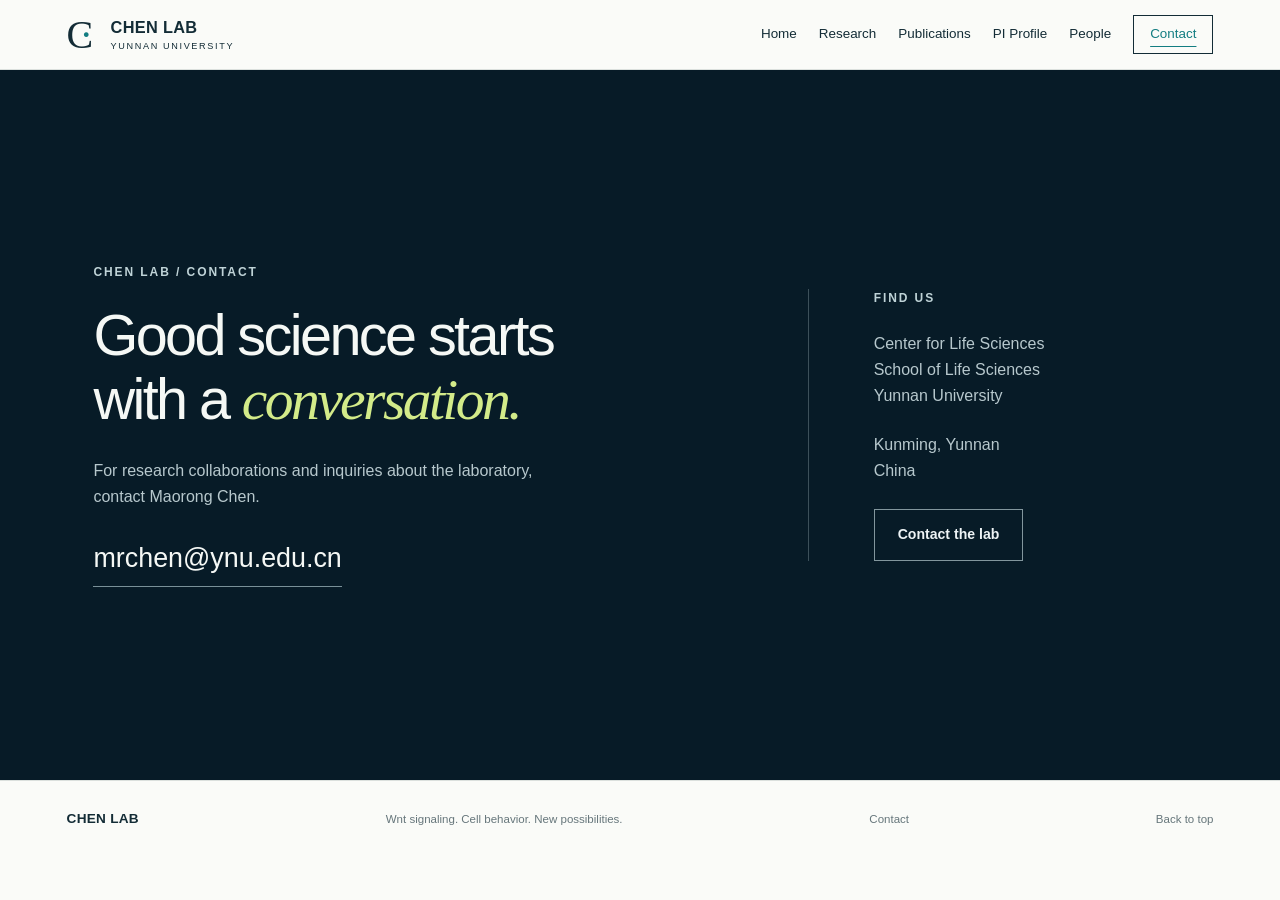
==== contact.html @ 3b71ea8e "Prepare lab website for GitHub Pages at repository root" ====
<!doctype html>
<html lang="en"><head>
  <meta charset="utf-8"><meta name="viewport" content="width=device-width, initial-scale=1">
  <title>Contact — Chen Lab</title>
  <meta name="description" content="Contact Maorong Chen’s laboratory in the School of Life Sciences at Yunnan University, Kunming, China.">
  <meta name="theme-color" content="#071b27">
  <meta property="og:title" content="Contact — Chen Lab">
  <meta property="og:description" content="Contact Maorong Chen’s laboratory in the School of Life Sciences at Yunnan University, Kunming, China.">
  <link rel="icon" type="image/svg+xml" href="data:image/svg+xml,%3Csvg%20xmlns='http://www.w3.org/2000/svg'%20viewBox='0%200%2064%2064'%3E%3Crect%20width='64'%20height='64'%20rx='12'%20fill='%23071b27'/%3E%3Cpath%20d='M44%2018a20%2020%200%201%200%200%2028'%20fill='none'%20stroke='%23d3eb89'%20stroke-width='7'/%3E%3Ccircle%20cx='43'%20cy='32'%20r='5'%20fill='%234cbdc2'/%3E%3C/svg%3E">
  <link rel="stylesheet" href="style.css?v=portrait3"><script src="app.js" defer></script></head>
<body><a class="skip" href="#main">Skip to content</a><header class="site-header">
  <a class="brand" href="index.html" aria-label="Chen Lab home"><span class="brand-symbol" aria-hidden="true">C<span>·</span></span><span>CHEN LAB<small>YUNNAN UNIVERSITY</small></span></a>
  <button class="menu-button" aria-expanded="false" aria-controls="navigation">Menu <span aria-hidden="true">+</span></button>
  <nav id="navigation" aria-label="Main navigation"><a href="index.html">Home</a><a href="index.html#research">Research</a><a href="publications.html">Publications</a><a href="pi.html">PI Profile</a><a href="people.html">People</a><a href="contact.html" class="nav-contact" aria-current="page">Contact</a></nav></header>
<main id="main"><section class="contact contact-page section-pad" id="contact" aria-labelledby="contact-title"><div><p class="eyebrow light">CHEN LAB / CONTACT</p><h1 id="contact-title">Good science starts<br>with a <em>conversation.</em></h1><p>For research collaborations and inquiries about the laboratory, contact Maorong Chen.</p><a class="contact-email" href="mailto:mrchen@ynu.edu.cn">mrchen@ynu.edu.cn</a></div><div class="address"><p class="eyebrow light">FIND US</p><p>Center for Life Sciences<br>School of Life Sciences<br>Yunnan University</p><p>Kunming, Yunnan<br>China</p><a class="button outline" href="mailto:mrchen@ynu.edu.cn">Contact the lab</a></div></section>
</main><footer><a class="footer-brand" href="index.html">CHEN LAB</a><p>Wnt signaling. Cell behavior. New possibilities.</p><a href="contact.html">Contact</a><a href="#main">Back to top</a></footer></body></html>
---- style.css ----
:root{--navy:#071b27;--ink:#132c36;--muted:#56656d;--lime:#d3eb89;--teal:#137d81;--paper:#fafbf8;--line:#dbe0dd;--font:'DM Sans',Arial,sans-serif;--display:'Manrope',Arial,sans-serif}*{box-sizing:border-box}html{scroll-behavior:smooth;scroll-padding-top:110px}body{margin:0;background:var(--paper);color:var(--ink);font-family:var(--font);font-size:16px;line-height:1.65}a{color:inherit;text-decoration:none}button{font:inherit}a,button,summary{-webkit-tap-highlight-color:transparent}a:focus-visible,button:focus-visible,summary:focus-visible{outline:3px solid var(--teal);outline-offset:6px}::selection{background:var(--lime);color:var(--navy)}h1,h2,h3,p{margin:0}h1,h2,h3{font-family:var(--display);font-weight:500}h2{font-size:clamp(2.25rem,3.4vw,3.5rem);line-height:1.18;letter-spacing:-.055em}h3{font-size:1.6rem;line-height:1.3;letter-spacing:-.035em}.skip{position:fixed;left:20px;top:-100px;padding:10px 20px;background:var(--lime);z-index:99}.skip:focus{top:10px}.site-header{height:100px;padding:0 5.2%;display:flex;align-items:center;justify-content:space-between;background:var(--paper);position:sticky;top:0;z-index:20;border-bottom:1px solid var(--line)}.brand{display:flex;gap:13px;align-items:center;font-family:var(--display);font-weight:800;font-size:1.2rem;letter-spacing:.02em;line-height:1.4}.brand small{display:block;font-family:var(--font);font-size:.66rem;letter-spacing:.18em;font-weight:500;margin-top:3px}.brand-symbol{font-family:Georgia,serif;font-weight:400;font-size:3.25rem;line-height:1;position:relative;letter-spacing:-.2em;width:43px}.brand-symbol span{color:var(--teal);position:relative;left:-4px}nav{display:flex;align-items:center;gap:32px;font-size:.9rem}nav a:hover{color:var(--teal)}.nav-contact{border:1px solid var(--ink);padding:10px 20px}.menu-button{display:none}.hero{position:relative;background:#03111f;color:white;min-height:670px;overflow:hidden;padding:73px 5.2% 88px;isolation:isolate}.hero-image{position:absolute;width:76%;height:100%;object-fit:cover;object-position:center;right:0;top:0;z-index:-2}.hero:after{content:'';position:absolute;inset:0;z-index:-1;background:linear-gradient(90deg,#041521 4%,rgba(4,21,33,.97) 27%,rgba(4,21,33,.7) 42%,rgba(4,21,33,.03) 72%)}.eyebrow{font-size:.75rem;letter-spacing:.16em;font-weight:650;line-height:1.6;color:var(--teal)}.eyebrow.light{color:#bfd3d7}.hero .eyebrow{font-size:.7rem;letter-spacing:.19em}.hero h1{font-size:clamp(3.8rem,5.8vw,6.1rem);letter-spacing:-.055em;line-height:1.035;margin:28px 0 27px}.hero h1 em,.contact h2 em{font-family:Georgia,serif;font-weight:400;color:var(--lime)}.hero-description{max-width:440px;color:#c4d3d9;font-size:1.03rem;line-height:1.75}.hero-actions{display:flex;align-items:center;gap:25px;margin-top:33px}.button{display:inline-flex;justify-content:center;align-items:center;font-size:.88rem;font-weight:600;min-height:49px;padding:13px 23px;transition:background .2s,color .2s}.button.lime{background:var(--lime);color:var(--navy)}.button.lime:hover{background:#e3f6b5}.text-link{font-size:.9rem;font-weight:550;border-bottom:1px solid #849394;padding-bottom:5px}.text-link:hover{color:var(--teal);border-color:var(--teal)}.text-link.light{color:#e7eeee;border-color:#6e828d}.hero-bottom{position:absolute;bottom:24px;left:5.2%;right:5.2%;display:flex;justify-content:space-between;gap:20px;font-size:.67rem;letter-spacing:.13em;color:#b6cbd3}.divider{margin:0 15px;color:#6d8796}.hero-bottom .art-caption{font-size:.69rem;letter-spacing:.01em;color:#adbfca}.section-pad{padding:90px 7.3%}.intro{display:grid;grid-template-columns:1fr 3fr;gap:40px;border-bottom:1px solid var(--line);padding-top:69px;padding-bottom:72px}.intro .eyebrow{padding-top:8px}.intro h2{font-size:clamp(1.7rem,2.6vw,2.7rem);letter-spacing:-.045em}.intro p:not(.eyebrow){color:var(--muted);max-width:760px;margin-top:23px;line-height:1.85}.section-heading{display:flex;align-items:end;justify-content:space-between;gap:30px;margin-bottom:42px}.section-heading .eyebrow{margin-bottom:20px}.section-heading>p{color:var(--muted);padding-bottom:5px}.research{background:#f0f3ee}.research-grid{display:grid;grid-template-columns:repeat(3,minmax(0,1fr));border-top:1px solid #c7cfca;border-bottom:1px solid #c7cfca}.research-card{padding:28px 28px 30px 0;display:flex;flex-direction:column;min-width:0}.research-card+.research-card{padding-left:28px;border-left:1px solid #c7cfca}.research-card:last-child{padding-right:0}.index{font-size:.95rem;color:#697c75;font-family:var(--display);margin-bottom:42px}.topic-label{font-size:.7rem;letter-spacing:.12em;color:var(--teal);font-weight:600;margin-bottom:17px}.research-card h3{margin-bottom:18px;font-size:clamp(1.35rem,2vw,1.85rem)}.research-card>p{color:var(--muted);font-size:.98rem;line-height:1.75;margin-bottom:22px}.research-card details{margin-top:auto}.research-card summary{display:flex;justify-content:space-between;gap:10px;cursor:pointer;font-size:.87rem;padding:12px 0;border-top:1px solid #ccd5cf;list-style:none}.research-card summary::-webkit-details-marker{display:none}.research-card summary span{font-size:1.15rem;line-height:1.3}.research-card details[open] summary span{transform:rotate(45deg)}.detail-content{font-size:.91rem;color:var(--muted);padding-bottom:18px}.detail-content a{display:block;color:var(--teal);text-decoration:underline;margin-top:14px}.tags{display:flex;flex-wrap:wrap;gap:7px;margin-top:25px}.tags span{font-size:.7rem;border:1px solid #cbd6cd;padding:3px 8px;color:#476257}.accent-card .topic-label{color:#526d17}.approach{margin-top:34px;display:flex;gap:40px;align-items:baseline}.approach>p:last-child{font-size:.87rem;color:var(--muted);line-height:1.9}.approach span{margin:0 13px;color:#9aa69e}.publications .section-heading{margin-bottom:36px}.publication-controls{display:flex;justify-content:space-between;align-items:center;gap:20px;padding-bottom:17px;border-bottom:1px solid var(--ink)}.filters{display:flex;gap:7px;flex-wrap:wrap}.filter{border:1px solid transparent;background:transparent;color:var(--muted);font-size:.84rem;cursor:pointer;padding:8px 14px}.filter.active{background:var(--navy);color:#fff}.filter:not(.active):hover{background:#e9eeea}.pub-count{font-size:.75rem;color:var(--muted);white-space:nowrap}.publication{display:grid;grid-template-columns:70px minmax(0,1fr) 95px;gap:25px;padding:30px 0;border-bottom:1px solid var(--line);align-items:start}.publication[hidden]{display:none}.pub-year{font-family:var(--display);font-size:1.17rem;line-height:1.4;padding-top:4px;color:#697e83}.journal{color:var(--teal);font-size:.85rem;font-weight:600;margin-bottom:9px}.journal span{color:#778489;font-weight:400;font-size:.75rem;margin-left:12px}.publication h3{font-size:1.2rem;font-weight:550;letter-spacing:-.015em;line-height:1.45;max-width:850px}.publication h3 a:hover{color:var(--teal)}.authors{font-size:.86rem;color:#6a757a;margin-top:10px;line-height:1.7}.authors strong{color:#324b54;font-weight:550}.pub-note{font-size:.72rem;color:#738186;margin-top:6px}.paper-link{font-size:.8rem;text-align:right;text-decoration:underline;text-underline-offset:5px;margin-top:5px}.paper-link:hover{color:var(--teal)}.selected-note{font-size:.8rem;color:var(--muted);margin-top:24px;max-width:770px}.people{background:#e9eee9;display:grid;grid-template-columns:1fr 1.8fr;gap:90px}.pi-monogram{font-family:Georgia,serif;font-size:8.3rem;line-height:1.1;letter-spacing:-.1em;color:#2d565b;margin-top:65px}.pi-monogram span{display:block;font-family:var(--font);letter-spacing:.65em;font-size:1rem;padding-left:10px;margin-top:15px;color:#6c8580}.pi-content h2{margin-top:18px;font-size:3rem}.pi-content h2 span{font-size:1.3rem;font-family:var(--font);letter-spacing:.1em;margin-left:25px;font-weight:400;color:#5a746f}.pi-lead{font-size:1.2rem;color:#2a4c50;margin:22px 0}.pi-content>p:not(.eyebrow):not(.pi-lead){color:var(--muted);margin-top:16px;max-width:630px}.profile-links{display:flex;gap:28px;margin-top:28px}.contact{background:var(--navy);color:#f5f8f5;display:grid;grid-template-columns:1.7fr 1fr;gap:70px}.contact h2{margin:20px 0 25px;font-size:clamp(2.4rem,3.5vw,3.7rem);letter-spacing:-.035em}.contact>div>p:not(.eyebrow){max-width:490px;color:#b7c8cd}.contact-email{display:inline-block;font-size:clamp(1.2rem,2.1vw,2rem);margin-top:26px;border-bottom:1px solid #799098;padding-bottom:5px;overflow-wrap:anywhere}.contact-email:hover{color:var(--lime)}.address{border-left:1px solid #3c505a;padding-left:65px}.address p:not(.eyebrow){margin-top:22px}.outline{border:1px solid #82969d;color:#edf3f5;margin-top:25px}.outline:hover{background:#183441}footer{padding:27px 5.2%;display:flex;gap:30px;justify-content:space-between;align-items:center;font-size:.72rem;color:#66767b;border-top:1px solid var(--line)}.footer-brand{font-family:var(--display);font-size:.85rem;font-weight:750;color:var(--ink);letter-spacing:.02em}footer a:hover{text-decoration:underline}@media(min-width:1700px){.site-header,.hero,.section-pad,footer{padding-left:max(7%,calc((100vw - 1460px)/2));padding-right:max(7%,calc((100vw - 1460px)/2))}.hero-bottom{left:max(7%,calc((100vw - 1460px)/2));right:max(7%,calc((100vw - 1460px)/2))}}@media(max-width:1000px){nav{gap:19px}.site-header{padding:0 4%;height:88px}.hero{padding-left:6%;min-height:650px}.hero-image{width:85%;opacity:.85}.hero h1{font-size:4.6rem}.section-pad{padding:70px 6%}.intro{grid-template-columns:1fr;gap:23px}.research-card{padding-right:20px}.research-card+.research-card{padding-left:20px}.research-card h3{font-size:1.45rem}.approach{display:block}.approach>p:last-child{margin-top:10px}.people{gap:40px;grid-template-columns:1fr 2fr}.pi-monogram{font-size:6.5rem}.address{padding-left:35px}.contact{gap:35px}footer{flex-wrap:wrap;gap:14px 30px}}@media(max-width:720px){html{scroll-padding-top:90px}.site-header{height:80px;padding:0 6%}.brand{font-size:1.03rem}.brand small{font-size:.6rem}.brand-symbol{font-size:2.8rem;width:37px}.menu-button{display:flex;gap:15px;background:none;border:0;padding:10px 0 10px 15px;color:var(--ink);align-items:center;font-size:.9rem}.menu-button span{font-size:1.5rem}nav{display:none;position:absolute;top:80px;left:0;right:0;background:var(--paper);padding:20px 6% 26px;box-shadow:0 12px 15px #071b2715;align-items:stretch}nav.open{display:flex;flex-direction:column;gap:15px}nav a{padding:8px 0}.nav-contact{padding:10px 15px!important;text-align:center}.hero{min-height:715px;padding:51px 6% 99px}.hero-image{width:100%;object-position:63% center;opacity:.58}.hero:after{background:linear-gradient(90deg,rgba(4,21,33,.94),rgba(4,21,33,.56) 65%,rgba(4,21,33,.17))}.hero .eyebrow{font-size:.65rem;letter-spacing:.14em;max-width:290px}.hero h1{font-size:clamp(3.5rem,12vw,5rem);margin-top:31px}.hero-description{font-size:1rem;max-width:355px}.hero-actions{gap:22px;align-items:start;flex-direction:column;margin-top:27px}.hero-bottom{left:6%;right:6%;flex-direction:column;gap:7px;font-size:.58rem}.divider{margin:0 7px}.hero-bottom .art-caption{font-size:.63rem}.section-pad{padding:54px 6%}.intro h2{font-size:1.8rem;line-height:1.35}.desktop-break{display:none}.section-heading{align-items:start;flex-direction:column;gap:24px;margin-bottom:30px}.section-heading h2{font-size:2.5rem}.section-heading .eyebrow{margin-bottom:15px}.section-heading>p{font-size:.94rem}.research-grid{grid-template-columns:1fr}.research-card,.research-card+.research-card{border-left:0;padding:26px 0 30px}.research-card+.research-card{border-top:1px solid #c7cfca}.index{margin-bottom:22px}.research-card h3{font-size:1.8rem}.research-card>p{max-width:540px}.research-card h3 br{display:none}.tags{margin-top:14px}.approach span{margin:0 6px}.publication-controls{align-items:start;flex-direction:column;gap:12px}.filters{gap:3px}.filter{font-size:.76rem;padding:8px 9px}.publication{grid-template-columns:44px minmax(0,1fr);gap:15px;padding:26px 0}.pub-year{font-size:.95rem}.publication h3{font-size:1.1rem}.paper-link{grid-column:2;text-align:left;margin-top:0;justify-self:start}.journal span{display:block;margin-left:0;margin-top:2px}.authors{font-size:.8rem}.people{grid-template-columns:1fr;gap:30px}.pi-monogram{display:none}.pi-content h2{font-size:2.4rem}.pi-content h2 span{font-size:1rem;margin-left:14px}.pi-content>.eyebrow{font-size:.67rem}.contact{grid-template-columns:1fr;gap:40px}.contact h2{font-size:2.5rem}.contact-email{font-size:1.6rem}.address{border-left:0;border-top:1px solid #3c505a;padding-left:0;padding-top:30px}footer{display:grid;grid-template-columns:1fr;gap:12px;padding:27px 6%}footer p{order:2}}@media(prefers-reduced-motion:reduce){html{scroll-behavior:auto}*{transition:none!important}}

/* People page */
nav a[aria-current="page"]{color:var(--teal);text-decoration:underline;text-underline-offset:8px}.people-hero{background:var(--navy);color:var(--paper);padding-top:62px;padding-bottom:48px}.people-hero h1{font-size:clamp(3.2rem,6vw,6rem);line-height:1.08;letter-spacing:-.055em;margin:28px 0 32px}.people-hero h1 em{color:var(--lime);font-family:Georgia,serif;font-weight:400}.people-hero-bottom{display:flex;justify-content:space-between;align-items:end;border-top:1px solid #354952;padding-top:25px;gap:25px}.people-hero-bottom p{color:#bfd0d5;line-height:1.7}.member-section .section-heading h2{font-size:2.5rem}.member-affiliation{color:var(--muted);font-size:.85rem}.member-profile{display:grid;grid-template-columns:minmax(220px,.8fr) minmax(0,1.8fr);gap:65px;padding-top:12px}.member-identity{background:#183d43;color:var(--lime);min-height:370px;padding:46px 32px;display:flex;flex-direction:column;justify-content:center;align-items:center}.member-initials{font-family:Georgia,serif;font-size:7.7rem;line-height:1.1;letter-spacing:-.09em;padding-right:.09em}.member-identity>p{font-size:1.12rem;letter-spacing:.4em;padding-left:.4em;margin-top:20px;color:#c7dbd0}.identity-caption{font-size:.7rem;line-height:1.9;letter-spacing:.13em;text-align:center;margin-top:45px;color:#a9c3bc}.member-biography{padding:10px 0}.member-biography h2{font-size:2.5rem;margin:16px 0 22px}.member-biography h2 span{font-family:var(--font);font-size:1.05rem;letter-spacing:.15em;color:var(--muted);white-space:nowrap;margin-left:14px}.member-intro{font-size:1.18rem;line-height:1.65;color:#244b51;margin-bottom:20px}.member-biography>p:not(.eyebrow):not(.member-intro){color:var(--muted);margin-top:15px}.member-topics{display:flex;flex-wrap:wrap;gap:8px;margin-top:26px}.member-topics span{font-size:.78rem;background:#eaf0e8;color:#3c5b50;padding:5px 11px}.member-links{display:flex;flex-wrap:wrap;gap:12px 24px;margin-top:26px;font-size:.9rem}.member-links a{text-decoration:underline;text-underline-offset:5px;overflow-wrap:anywhere}.member-links a:hover{color:var(--teal)}.team-directory{background:#edf1ec;display:grid;grid-template-columns:1fr 3fr;gap:45px;padding-top:52px;padding-bottom:52px;border-top:1px solid var(--line);border-bottom:1px solid var(--line)}.team-directory h2{font-size:2.2rem}.team-directory p:not(.eyebrow){color:var(--muted);margin-top:18px}.people-contact{display:flex;align-items:center;justify-content:space-between;gap:35px}.people-contact h2{font-size:2.5rem;margin-top:16px}.people-contact p:not(.eyebrow){margin-top:18px;color:var(--muted)}.people-contact .button{flex-shrink:0}@media(max-width:1000px){.member-profile{gap:35px}.member-biography h2 span{display:block;margin:12px 0 0}.member-identity{min-height:320px;padding:35px 20px}.member-initials{font-size:6.5rem}}@media(max-width:720px){.people-hero{padding-top:45px}.people-hero h1{font-size:3.6rem}.people-hero-bottom{align-items:start;flex-direction:column}.member-profile{grid-template-columns:1fr;gap:30px}.member-identity{min-height:270px;max-width:420px;width:100%;align-items:start;padding:32px}.member-initials{font-size:5rem}.member-identity>p{font-size:.95rem}.identity-caption{text-align:left;margin-top:25px}.member-biography h2{font-size:2.2rem}.member-biography h2 span{display:inline;margin-left:10px;font-size:.9rem}.team-directory{grid-template-columns:1fr;gap:20px}.people-contact{align-items:start;flex-direction:column}.people-contact h2{font-size:2.2rem}.member-section .section-heading h2{font-size:2.2rem}}

main[hidden]{display:none!important}
/* Shared multipage layout */
nav{gap:22px}.page-title{font-size:clamp(2.7rem,4.5vw,4.6rem);line-height:1.12;letter-spacing:-.055em}
.contact h1{font-size:clamp(2.7rem,4.5vw,4.6rem);line-height:1.12;letter-spacing:-.045em;margin:20px 0 25px}
.contact h1 em{font-family:Georgia,serif;font-weight:400;color:var(--lime)}
.contact-page{min-height:calc(100vh - 190px);align-items:center}
.page-intro{max-width:650px;color:var(--muted);margin-top:23px}.page-links{display:grid;grid-template-columns:repeat(3,1fr);gap:24px;margin-top:35px}
.page-link-card{padding:28px;border:1px solid var(--line);display:flex;flex-direction:column;gap:18px;background:white}
.page-link-card:hover{border-color:var(--teal)}.page-link-card h3{font-size:1.65rem}.page-link-card p{color:var(--muted);font-size:.95rem}.page-link-card .text-link{align-self:start;margin-top:auto}
.member-links .button{text-decoration:none}.member-profile.compact{padding-top:0}.compact .member-identity{min-height:280px}.profile-links{flex-wrap:wrap}
@media(min-width:721px) and (max-width:1050px){.site-header{height:auto;min-height:100px;flex-wrap:wrap;gap:14px;padding-top:16px;padding-bottom:16px}nav{gap:18px;flex-wrap:wrap}.brand{font-size:1rem}}
@media(max-width:720px){.page-links{grid-template-columns:1fr}.contact-page{min-height:0}.page-title{font-size:2.5rem}.contact h1{font-size:2.5rem}}

/* Compact header and introductory banners */
html{scroll-padding-top:84px}
.site-header{height:70px;min-height:0;padding-top:0;padding-bottom:0}
.brand{font-size:1.02rem;gap:10px}.brand small{font-size:.57rem;margin-top:1px}.brand-symbol{font-size:2.5rem;width:34px}
nav{font-size:.84rem;gap:22px}.nav-contact{padding:7px 16px}
.hero{min-height:410px;padding:32px 5.2% 60px}
.hero-image{width:65%;object-position:center}
.hero h1{font-size:clamp(2.6rem,4.1vw,3.5rem);line-height:1.08;max-width:690px;margin:18px 0 16px}
.hero-description{max-width:530px;font-size:.95rem;line-height:1.65}
.hero-actions{margin-top:20px;gap:24px}.hero .button{min-height:42px;padding:10px 18px;font-size:.83rem}
.hero-bottom{bottom:18px}.hero .text-link{font-size:.84rem}
.intro{padding-top:46px;padding-bottom:48px}
.people-hero{padding-top:36px;padding-bottom:30px}
.people-hero h1{font-size:clamp(2.7rem,4vw,3.8rem);margin:18px 0 22px}
.people-hero-bottom{padding-top:18px}
@media(min-width:721px) and (max-width:1050px){
 .site-header{height:auto;min-height:70px;padding-top:10px;padding-bottom:10px;gap:9px}
 nav{gap:16px}.hero{padding-left:6%;min-height:390px}.hero h1{font-size:3rem;max-width:610px}
}
@media(max-width:720px){
 html{scroll-padding-top:78px}.site-header{height:64px;min-height:0;padding:0 6%;flex-wrap:nowrap}
 .brand{font-size:.94rem}.brand small{font-size:.54rem}.brand-symbol{font-size:2.3rem;width:31px}
 nav{top:64px}.hero{min-height:0;padding:28px 6% 70px}
 .hero-image{width:100%;opacity:.4}.hero h1{font-size:clamp(2.1rem,7.8vw,2.8rem);margin:16px 0 14px}
 .hero-description{font-size:.91rem;max-width:420px;line-height:1.6}
 .hero-actions{flex-direction:row;flex-wrap:wrap;align-items:center;gap:13px 20px;margin-top:18px}
 .hero-bottom{bottom:15px}.hero-bottom .art-caption{font-size:.59rem}
 .intro{padding-top:35px;padding-bottom:36px}
 .people-hero{padding-top:30px;padding-bottom:25px}.people-hero h1{font-size:2.6rem;margin:17px 0 20px}
}

/* PI photograph */
.pi-portrait-card{margin:0;max-width:360px;width:100%;align-self:start;background:#e9eee9}
.pi-portrait{display:block;width:100%;height:auto}
.pi-portrait-card figcaption{padding:17px 20px;font-size:1rem;color:var(--ink)}
.pi-portrait-card figcaption span{margin-left:10px;font-size:.9rem}
.pi-portrait-card figcaption small{display:block;margin-top:5px;font-size:.65rem;letter-spacing:.14em;color:var(--muted)}

/* People page photograph */
.lab-photo-section{padding-top:38px;padding-bottom:38px}
.lab-photo{width:100%;max-width:580px;margin:0 auto}
.lab-photo img{display:block;width:100%;height:auto}
.lab-photo figcaption{padding-top:12px;font-size:.82rem;color:var(--muted);text-align:center}
@media(max-width:720px){.lab-photo-section{padding-top:28px;padding-bottom:28px}}
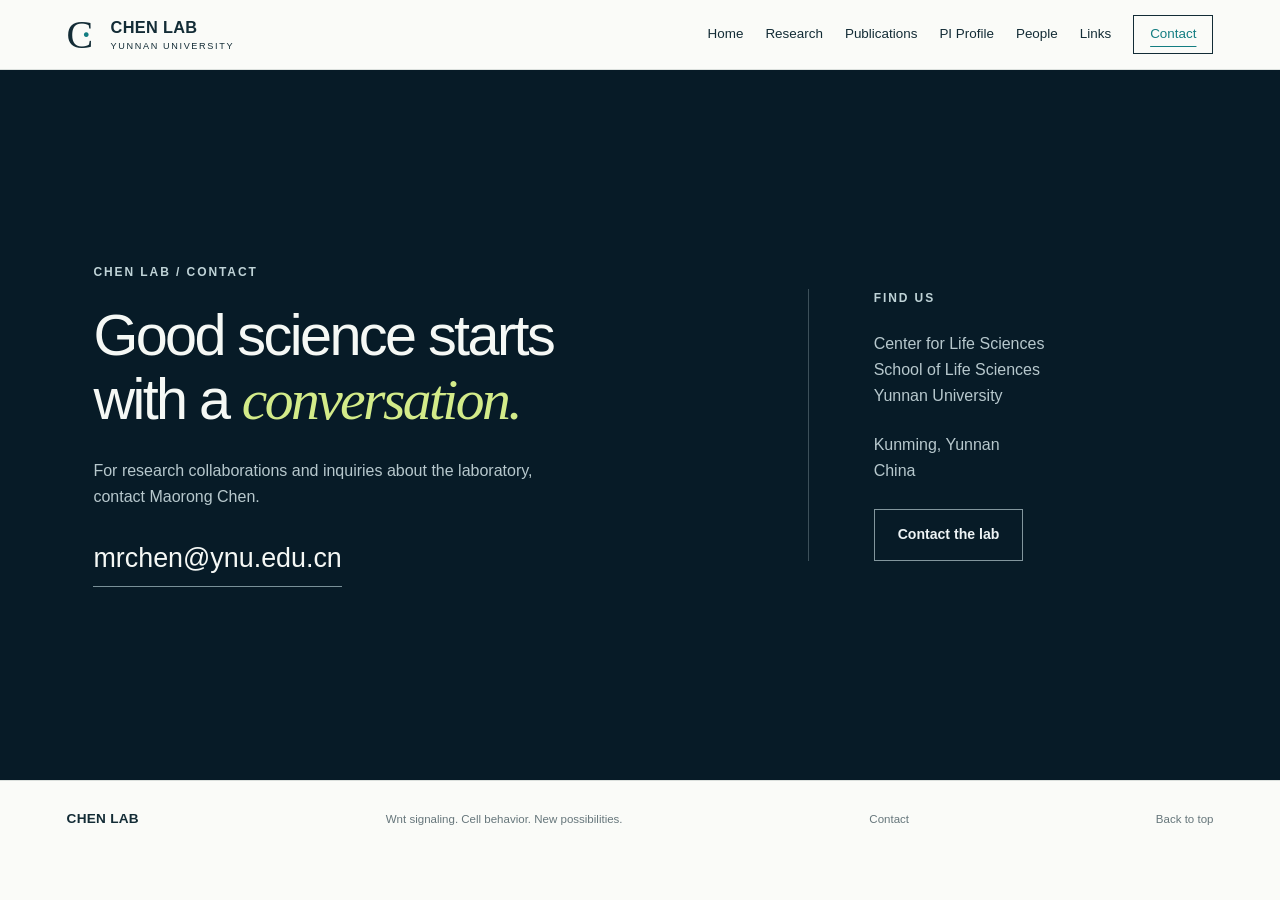
==== commit 71b46b68: "Add Links page with lab resources in four categories" ====
--- a/contact.html
+++ b/contact.html
@@ -7,10 +7,10 @@
   <meta property="og:title" content="Contact — Chen Lab">
   <meta property="og:description" content="Contact Maorong Chen’s laboratory in the School of Life Sciences at Yunnan University, Kunming, China.">
   <link rel="icon" type="image/svg+xml" href="data:image/svg+xml,%3Csvg%20xmlns='http://www.w3.org/2000/svg'%20viewBox='0%200%2064%2064'%3E%3Crect%20width='64'%20height='64'%20rx='12'%20fill='%23071b27'/%3E%3Cpath%20d='M44%2018a20%2020%200%201%200%200%2028'%20fill='none'%20stroke='%23d3eb89'%20stroke-width='7'/%3E%3Ccircle%20cx='43'%20cy='32'%20r='5'%20fill='%234cbdc2'/%3E%3C/svg%3E">
-  <link rel="stylesheet" href="style.css?v=portrait3"><script src="app.js" defer></script></head>
+  <link rel="stylesheet" href="style.css?v=links1"><script src="app.js" defer></script></head>
 <body><a class="skip" href="#main">Skip to content</a><header class="site-header">
   <a class="brand" href="index.html" aria-label="Chen Lab home"><span class="brand-symbol" aria-hidden="true">C<span>·</span></span><span>CHEN LAB<small>YUNNAN UNIVERSITY</small></span></a>
   <button class="menu-button" aria-expanded="false" aria-controls="navigation">Menu <span aria-hidden="true">+</span></button>
-  <nav id="navigation" aria-label="Main navigation"><a href="index.html">Home</a><a href="index.html#research">Research</a><a href="publications.html">Publications</a><a href="pi.html">PI Profile</a><a href="people.html">People</a><a href="contact.html" class="nav-contact" aria-current="page">Contact</a></nav></header>
+  <nav id="navigation" aria-label="Main navigation"><a href="index.html">Home</a><a href="index.html#research">Research</a><a href="publications.html">Publications</a><a href="pi.html">PI Profile</a><a href="people.html">People</a><a href="links.html">Links</a><a href="contact.html" class="nav-contact" aria-current="page">Contact</a></nav></header>
 <main id="main"><section class="contact contact-page section-pad" id="contact" aria-labelledby="contact-title"><div><p class="eyebrow light">CHEN LAB / CONTACT</p><h1 id="contact-title">Good science starts<br>with a <em>conversation.</em></h1><p>For research collaborations and inquiries about the laboratory, contact Maorong Chen.</p><a class="contact-email" href="mailto:mrchen@ynu.edu.cn">mrchen@ynu.edu.cn</a></div><div class="address"><p class="eyebrow light">FIND US</p><p>Center for Life Sciences<br>School of Life Sciences<br>Yunnan University</p><p>Kunming, Yunnan<br>China</p><a class="button outline" href="mailto:mrchen@ynu.edu.cn">Contact the lab</a></div></section>
-</main><footer><a class="footer-brand" href="index.html">CHEN LAB</a><p>Wnt signaling. Cell behavior. New possibilities.</p><a href="contact.html">Contact</a><a href="#main">Back to top</a></footer></body></html>+</main><footer><a class="footer-brand" href="index.html">CHEN LAB</a><p>Wnt signaling. Cell behavior. New possibilities.</p><a href="contact.html">Contact</a><a href="#main">Back to top</a></footer></body></html>
--- a/style.css
+++ b/style.css
@@ -60,3 +60,17 @@
 .lab-photo img{display:block;width:100%;height:auto}
 .lab-photo figcaption{padding-top:12px;font-size:.82rem;color:var(--muted);text-align:center}
 @media(max-width:720px){.lab-photo-section{padding-top:28px;padding-bottom:28px}}
+
+
+/* Useful research links */
+.links-intro{color:#bfd0d5;font-size:.98rem}
+.resource-grid{display:grid;grid-template-columns:repeat(2,minmax(0,1fr));gap:42px 64px;padding-top:42px;padding-bottom:54px}
+.resource-group{min-width:0;border-top:2px solid var(--teal);padding-top:20px}
+.resource-group h2{font-size:1.5rem;letter-spacing:-.025em;line-height:1.3;margin-bottom:18px}
+.resource-list{list-style:none;padding:0;margin:0}
+.resource-list li{border-bottom:1px solid var(--line)}
+.resource-list a{display:flex;justify-content:space-between;align-items:baseline;gap:20px;padding:13px 0;font-size:.95rem;line-height:1.5;overflow-wrap:anywhere;color:var(--ink)}
+.resource-list a span{flex-shrink:0;color:var(--teal)}
+.resource-list a:hover{color:var(--teal);text-decoration:underline;text-underline-offset:4px}
+.resource-list a:focus-visible{outline:2px solid var(--teal);outline-offset:4px}
+@media(max-width:720px){.resource-grid{grid-template-columns:1fr;gap:32px;padding-top:30px;padding-bottom:38px}.resource-group h2{font-size:1.4rem}}
